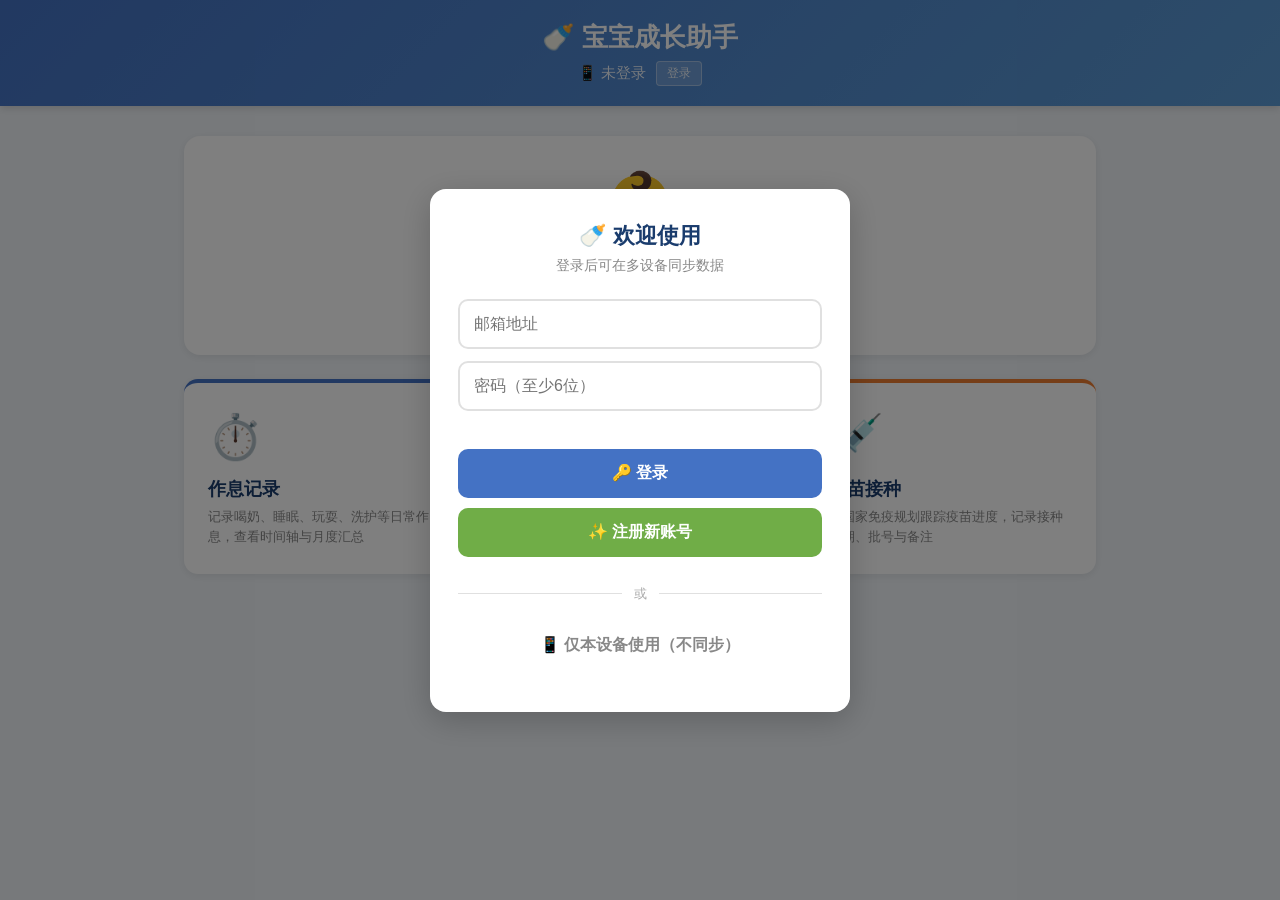
==== index.html @ 07d1dfb1 "Fix Supabase auth network errors Handle wrapped Supabase network failures without depending on TypeE" ====
<!DOCTYPE html>
<html lang="zh-CN">
<head>
<meta charset="UTF-8">
<link rel="icon" href="data:image/svg+xml,<svg xmlns='http://www.w3.org/2000/svg' viewBox='0 0 100 100'><text y='.9em' font-size='90'>🍼</text></svg>">
<meta http-equiv="Content-Security-Policy" content="default-src 'self'; script-src 'self' https://cdn.sheetjs.com; connect-src 'self' https://jdlyqpvvfmsesdlicdbp.supabase.co wss://jdlyqpvvfmsesdlicdbp.supabase.co; style-src 'self' 'unsafe-inline'; img-src 'self' data:;">
<meta name="viewport" content="width=device-width, initial-scale=1.0">
<meta name="mobile-web-app-capable" content="yes">
<meta name="apple-mobile-web-app-status-bar-style" content="black-translucent">
<meta name="apple-mobile-web-app-title" content="成长助手">
<meta name="theme-color" content="#4472C4">
<link rel="manifest" href="manifest.json">
<title>🍼 宝宝成长助手</title>
<!-- 公共库（合并为单文件，减少 HTTP 请求） -->
<link rel="stylesheet" href="lib/common.css">
<link rel="stylesheet" href="index.css">
</head>
<body>

<div class="header">
  <h1>🍼 宝宝成长助手</h1>
  <div class="user-info" id="userInfo">
    <span id="userDisplay">📱 未登录</span>
    <button id="headerLoginBtn" data-action="login">登录</button>
    <button id="logoutBtn" data-action="logout" style="display:none">退出登录</button>
  </div>
</div>

<div class="container">
  <div class="welcome-card">
    <div class="welcome-icon">👶</div>
    <h2>欢迎使用宝宝成长助手</h2>
    <p>记录宝宝日常作息</p>
  </div>

  <div class="entry-grid">
    <!-- 作息记录 -->
    <a href="baby-tracker/baby-tracker.html" class="entry-card card-baby">
      <div class="entry-icon">⏱️</div>
      <div class="entry-title">作息记录</div>
      <div class="entry-desc">记录喝奶、睡眠、玩耍、洗护等日常作息，查看时间轴与月度汇总</div>
    </a>
    <!-- 成长记录 -->
    <a href="growth-tracker/growth-tracker.html" class="entry-card card-growth">
      <div class="entry-icon">📏</div>
      <div class="entry-title">成长记录</div>
      <div class="entry-desc">记录宝宝月龄（区分出生日/预产期）、身高体重，查看成长趋势</div>
    </a>
    <!-- 疫苗接种 -->
    <a href="vaccine-tracker/vaccine-tracker.html" class="entry-card card-vaccine">
      <div class="entry-icon">💉</div>
      <div class="entry-title">疫苗接种</div>
      <div class="entry-desc">按国家免疫规划跟踪疫苗进度，记录接种日期、批号与备注</div>
    </a>
  </div>
</div>

<!-- 登录弹窗容器（兼容 iOS / 微信环境） -->
<div id="loginModalContainer" data-sub="登录后可在多设备同步数据"></div>

<!-- 公共库放在底部，避免阻塞 DOM 解析 -->
<script src="lib/common-bundle.js?v=2.44"></script>
<script src="index.js"></script>
</body>
</html>
---- lib/common.css ----
/* ==================== 公共基础样式（index + baby-tracker 共享） ==================== */

/* 全局重置 */
*{margin:0;padding:0;box-sizing:border-box}
html{-webkit-text-size-adjust:none;text-size-adjust:none}
body{font-family:-apple-system,BlinkMacSystemFont,'Segoe UI','Microsoft YaHei',sans-serif;background:#f0f4f8;color:#333;min-height:100vh}

/* Header */
.header{background:linear-gradient(135deg,#4472C4,#5B9BD5);color:#fff;padding:20px 28px;text-align:center;box-shadow:0 2px 8px rgba(0,0,0,.15)}
.header h1{font-size:26px;margin-bottom:6px}

/* 同步状态指示点 */
.sync-dot{width:8px;height:8px;border-radius:50%;display:inline-block}
.sync-dot.online{background:#7FFF00}
.sync-dot.offline{background:#FF6B6B}
.sync-dot.syncing{background:#FFD700;animation:pulse .8s infinite}
.sync-dot.realtime-off{background:#FFA500}
@keyframes pulse{0%,100%{opacity:1}50%{opacity:.3}}

/* 登录弹窗（两个页面共用） */
.modal-overlay{position:fixed;top:0;left:0;width:100%;height:100%;background:rgba(0,0,0,.5);z-index:200;display:none;align-items:center;justify-content:center}
.modal-box{background:#fff;border-radius:16px;padding:32px 28px;width:90%;max-width:420px;box-shadow:0 8px 32px rgba(0,0,0,.2)}
.modal-box h2{font-size:22px;color:#1A3C6D;margin-bottom:6px;text-align:center}
.modal-box .modal-sub{font-size:14px;color:#888;text-align:center;margin-bottom:24px}
.modal-box input[type=email],.modal-box input[type=password]{width:100%;padding:14px;border:2px solid #e0e0e0;border-radius:10px;font-size:16px;margin-bottom:12px;font-family:inherit}
.modal-box input:focus{border-color:#4472C4;outline:0}
.modal-box .btn-block{width:100%;padding:14px;border:none;border-radius:10px;font-size:16px;font-weight:600;cursor:pointer;margin-bottom:10px;transition:all .2s}
.modal-box .btn-block:active{transform:scale(.98)}
.btn-login{background:#4472C4;color:#fff}
.btn-login:hover{background:#3461A8}
.btn-signup{background:#70AD47;color:#fff}
.btn-signup:hover{background:#5C9A3A}
.btn-skip{background:transparent;color:#888;border:1px solid #ddd}
.btn-skip:hover{background:#f5f5f5}
.modal-box .modal-error{color:#E74C3C;font-size:14px;text-align:center;min-height:20px;margin-top:6px}
.modal-box .modal-divider{display:flex;align-items:center;margin:18px 0;color:#aaa;font-size:13px}
.modal-box .modal-divider::before,.modal-box .modal-divider::after{content:'';flex:1;height:1px;background:#e0e0e0}
.modal-box .modal-divider::before{margin-right:12px}
.modal-box .modal-divider::after{margin-left:12px}
@supports(gap:12px){.modal-box .modal-divider{gap:12px}.modal-box .modal-divider::before{margin-right:0}.modal-box .modal-divider::after{margin-left:0}}
.modal-box .modal-divider::before,.modal-box .modal-divider::after{content:'';flex:1;height:1px;background:#e0e0e0}

/* 轻提示 Toast（公共库 showToast 使用，替代页面内联 toast / alert） */
.app-toast{position:fixed;left:50%;top:16%;transform:translateX(-50%);background:rgba(0,0,0,.78);color:#fff;padding:10px 18px;border-radius:10px;font-size:14px;z-index:9999;pointer-events:none;opacity:0;transition:opacity .3s;max-width:80%;text-align:center}
.app-toast.show{opacity:1}

/* 移动端基础适配 */
@media(max-width:768px){
  .header{padding:12px 14px}
  .header h1{font-size:19px}
}
---- index.css ----
/* ==================== 入口页面样式 ==================== */

/* 用户信息区 */
.header .user-info{font-size:15px;opacity:.9;display:flex;align-items:center;justify-content:center;gap:10px;margin-top:6px}
.header .user-info button{background:rgba(255,255,255,.2);color:#fff;border:1px solid rgba(255,255,255,.4);padding:3px 10px;border-radius:4px;font-size:12px;cursor:pointer;transition:background .2s}
.header .user-info button:hover{background:rgba(255,255,255,.35)}

/* 容器 */
.container{max-width:960px;width:95%;margin:0 auto;padding:30px 24px}

/* 欢迎区 */
.welcome-card{background:#fff;border-radius:16px;padding:32px;margin-bottom:24px;box-shadow:0 2px 8px rgba(0,0,0,.08);text-align:center}
.welcome-card .welcome-icon{font-size:64px;margin-bottom:16px}
.welcome-card h2{font-size:24px;color:#1A3C6D;margin-bottom:8px}
.welcome-card p{color:#888;font-size:15px;line-height:1.6}

/* 功能入口网格 */
.entry-grid{display:grid;grid-template-columns:repeat(auto-fill,minmax(260px,1fr));gap:20px;margin-bottom:24px}
.entry-card{background:#fff;border-radius:14px;padding:28px 24px;box-shadow:0 2px 8px rgba(0,0,0,.08);cursor:pointer;transition:all .25s;text-decoration:none;color:inherit;display:block;position:relative;overflow:hidden}
.entry-card:hover{transform:translateY(-4px);box-shadow:0 8px 24px rgba(0,0,0,.12)}
.entry-card:active{transform:scale(.98)}
.entry-card .entry-icon{font-size:44px;margin-bottom:14px}
.entry-card .entry-title{font-size:18px;font-weight:700;color:#1A3C6D;margin-bottom:6px}
.entry-card .entry-desc{font-size:13px;color:#888;line-height:1.5}
.entry-card.card-baby{border-top:4px solid #4472C4}
.entry-card.card-growth{border-top:4px solid #2E8B57}
.entry-card.card-vaccine{border-top:4px solid #ED7D31}

/* 移动端 */
@media(max-width:768px){
  .container{padding:16px 12px}
  .entry-grid{grid-template-columns:1fr;gap:12px}
  .welcome-card{padding:24px 16px}
  .welcome-card .welcome-icon{font-size:48px}
  .entry-card{padding:20px 18px}
}
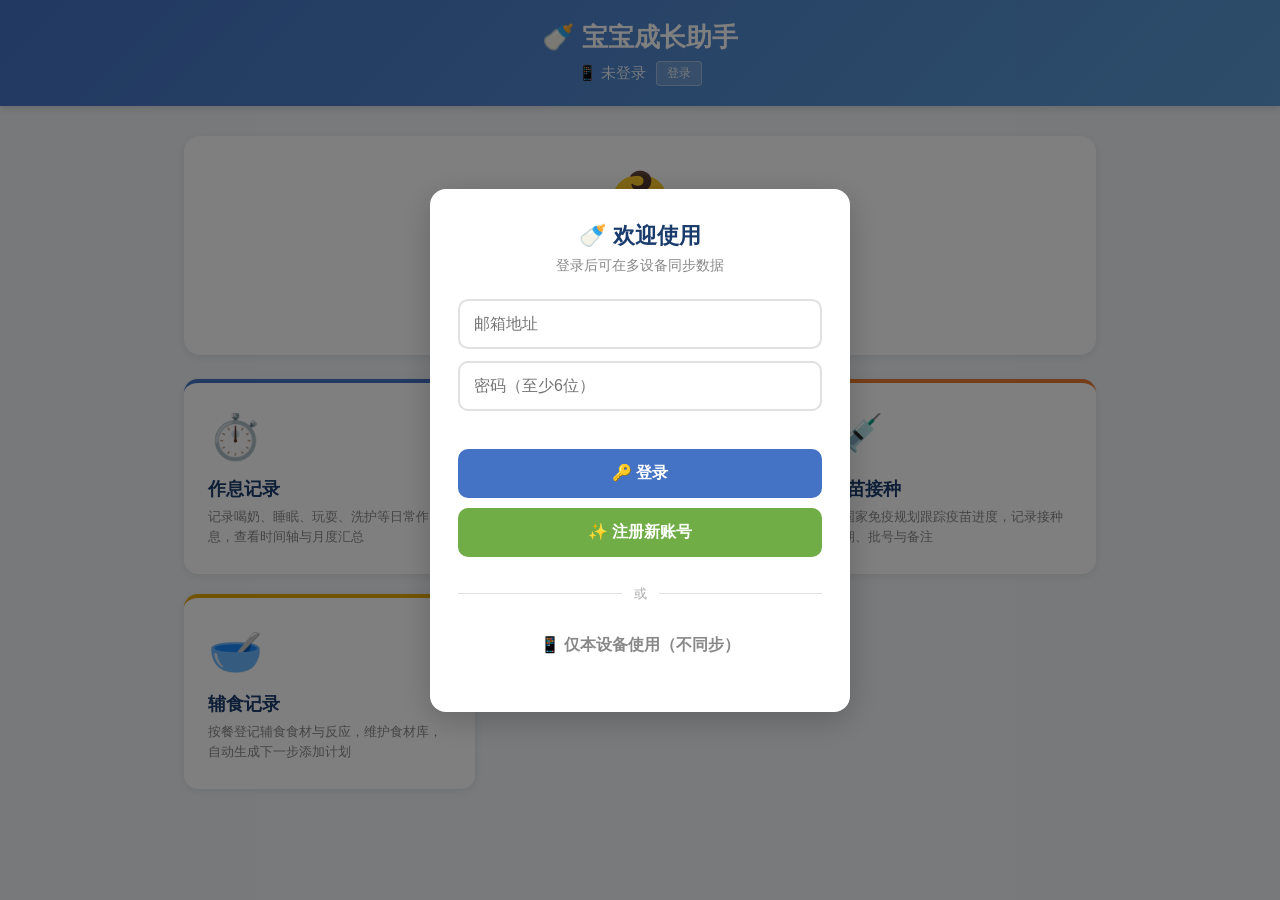
==== commit 0ef3db93: "Add food tracker module Add the new 辅食记录 module with daily meal logging, ingredient library, plan ge" ====
--- a/index.html
+++ b/index.html
@@ -52,6 +52,12 @@
       <div class="entry-title">疫苗接种</div>
       <div class="entry-desc">按国家免疫规划跟踪疫苗进度，记录接种日期、批号与备注</div>
     </a>
+    <!-- 辅食记录 -->
+    <a href="food-tracker/food-tracker.html" class="entry-card card-food">
+      <div class="entry-icon">🥣</div>
+      <div class="entry-title">辅食记录</div>
+      <div class="entry-desc">按餐登记辅食食材与反应，维护食材库，自动生成下一步添加计划</div>
+    </a>
   </div>
 </div>
 
@@ -59,7 +65,7 @@
 <div id="loginModalContainer" data-sub="登录后可在多设备同步数据"></div>
 
 <!-- 公共库放在底部，避免阻塞 DOM 解析 -->
-<script src="lib/common-bundle.js?v=2.44"></script>
+<script src="lib/common-bundle.js?v=2.49"></script>
 <script src="index.js"></script>
 </body>
 </html>
--- a/index.css
+++ b/index.css
@@ -25,6 +25,7 @@
 .entry-card.card-baby{border-top:4px solid #4472C4}
 .entry-card.card-growth{border-top:4px solid #2E8B57}
 .entry-card.card-vaccine{border-top:4px solid #ED7D31}
+.entry-card.card-food{border-top:4px solid #E6A800}
 
 /* 移动端 */
 @media(max-width:768px){
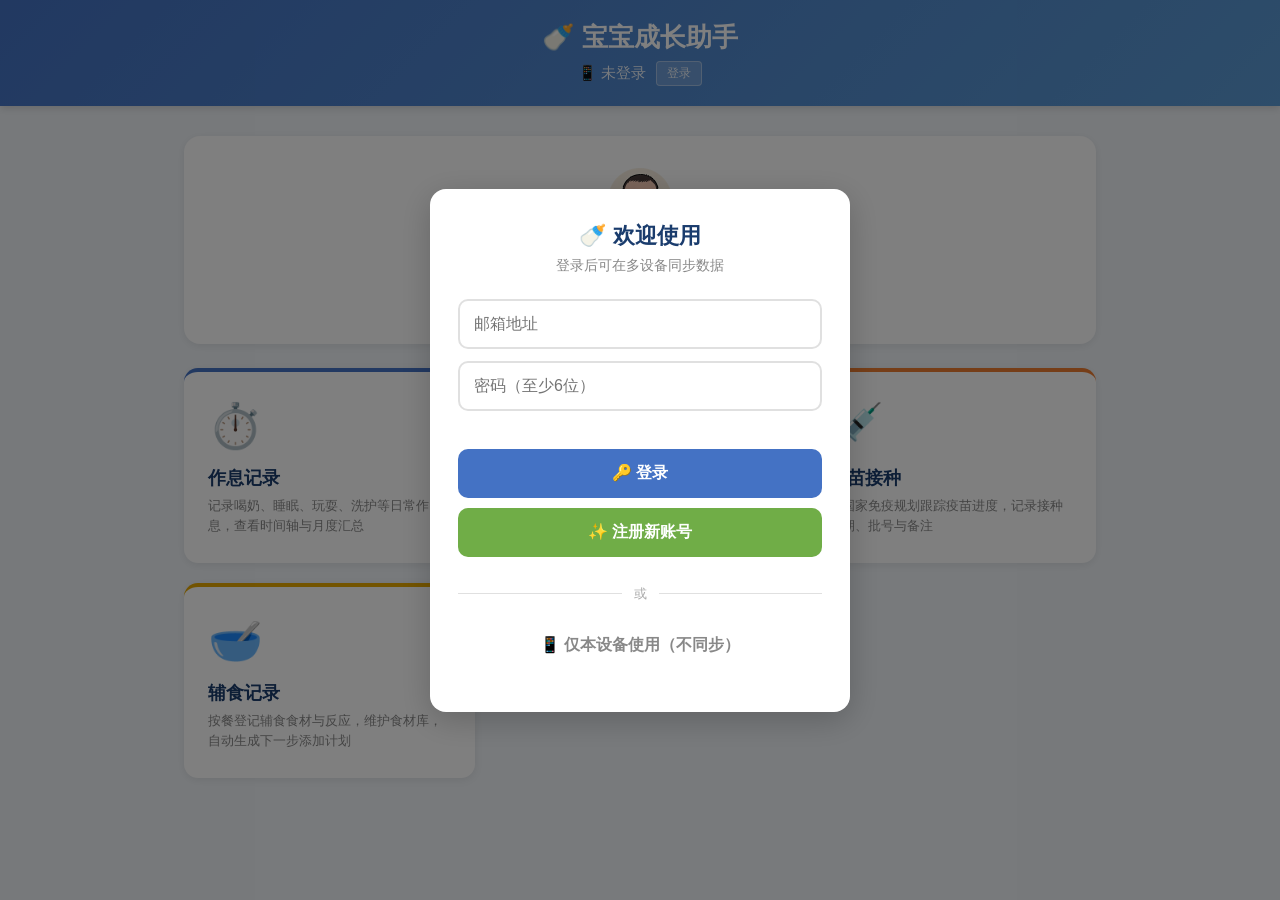
==== commit 452bf5a2: "Replace welcome emoji with avatar and bump cache Replace the welcome emoji with a new round PNG avat" ====
--- a/index.html
+++ b/index.html
@@ -28,9 +28,9 @@
 
 <div class="container">
   <div class="welcome-card">
-    <div class="welcome-icon">👶</div>
-    <h2>欢迎使用宝宝成长助手</h2>
-    <p>记录宝宝日常作息</p>
+    <div class="welcome-icon"><img src="/icons/welcome-avatar.png" alt="宝宝头像" width="64" height="64"></div>
+    <h2>育儿没有标准答案，但有迹可循</h2>
+    <p>每一寸成长，都值得被认真记录</p>
   </div>
 
   <div class="entry-grid">
--- a/index.css
+++ b/index.css
@@ -10,7 +10,8 @@
 
 /* 欢迎区 */
 .welcome-card{background:#fff;border-radius:16px;padding:32px;margin-bottom:24px;box-shadow:0 2px 8px rgba(0,0,0,.08);text-align:center}
-.welcome-card .welcome-icon{font-size:64px;margin-bottom:16px}
+.welcome-card .welcome-icon{font-size:0;line-height:0;margin-bottom:16px}
+.welcome-card .welcome-icon img{width:64px;height:64px;display:block;margin:0 auto;object-fit:contain}
 .welcome-card h2{font-size:24px;color:#1A3C6D;margin-bottom:8px}
 .welcome-card p{color:#888;font-size:15px;line-height:1.6}
 
@@ -32,6 +33,6 @@
   .container{padding:16px 12px}
   .entry-grid{grid-template-columns:1fr;gap:12px}
   .welcome-card{padding:24px 16px}
-  .welcome-card .welcome-icon{font-size:48px}
+  .welcome-card .welcome-icon img{width:48px;height:48px}
   .entry-card{padding:20px 18px}
 }
